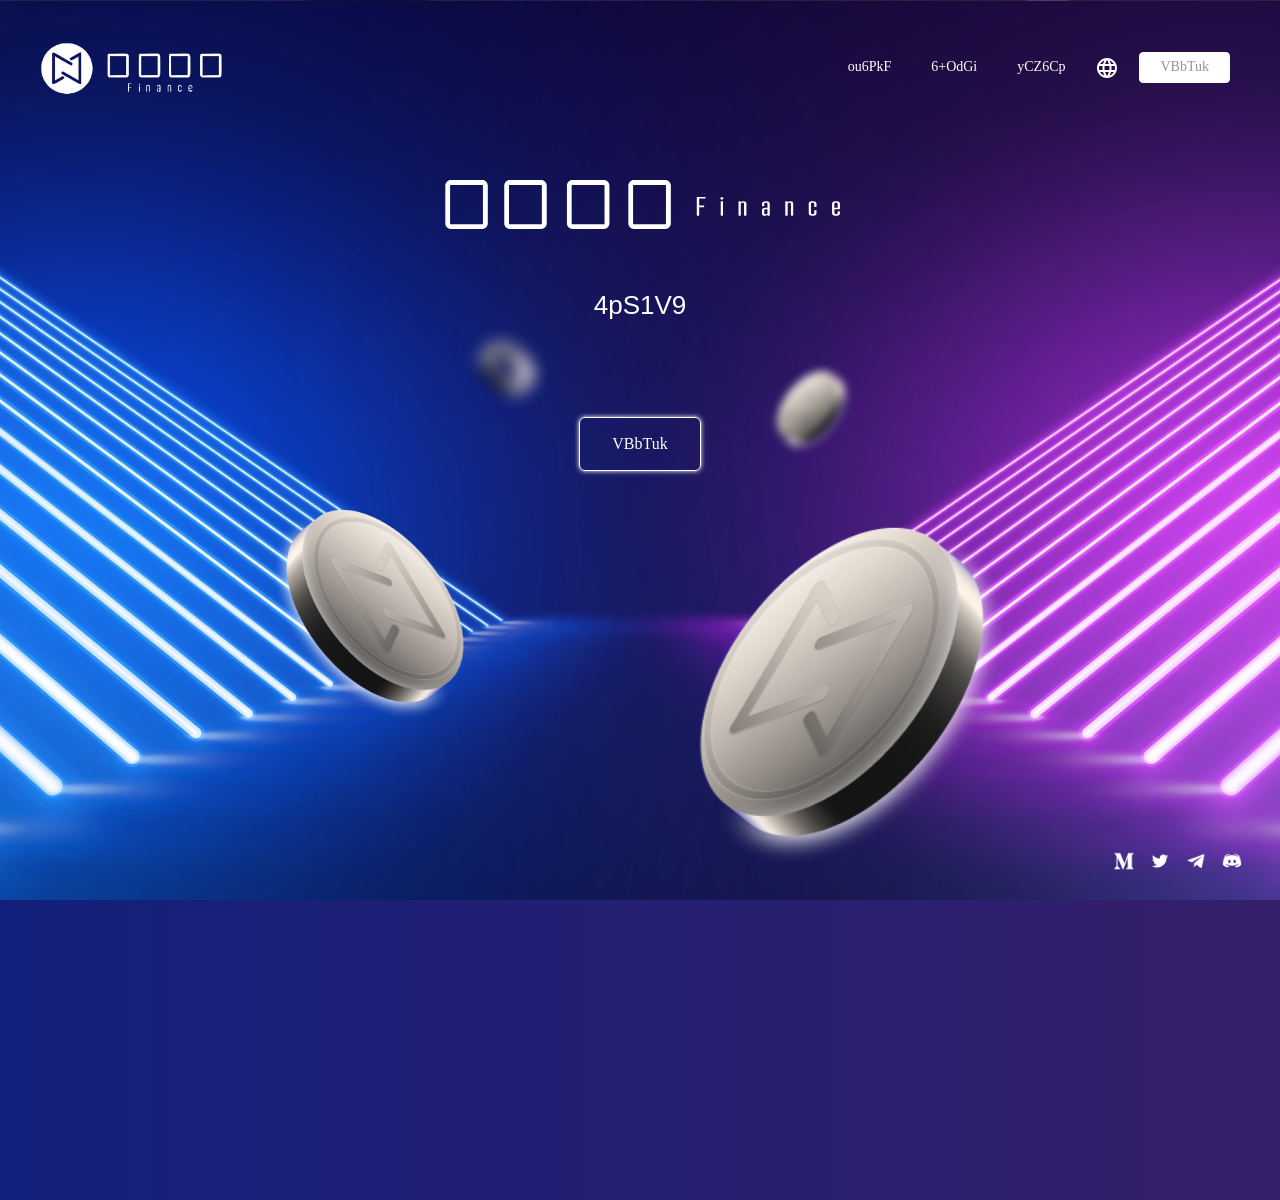
==== officail-web-demo/index.html @ c363596e "Self-host NAOS official website demo under /officail-web-demo/ - Add the production build of the NAO" ====
<!doctype html><html lang="en"><head><meta charset="utf-8"/><link rel="icon" href="/officail-web-demo/favicon.ico"/><meta name="viewport" content="width=device-width,initial-scale=1,minimum-scale=1"/><meta name="theme-color" content="#000000"/><meta name="description" content="N | RWA lending through DeFi"/><link rel="apple-touch-icon" href="/officail-web-demo/logo192.png"/><link rel="manifest" href="/officail-web-demo/manifest.json"/><title>N | RWA lending through DeFi</title><script defer="defer" src="/officail-web-demo/static/js/main.292ee07d.js"></script><link href="/officail-web-demo/static/css/main.09d7ea53.css" rel="stylesheet"></head><body><noscript>You need to enable JavaScript to run this app.</noscript><div id="root"></div></body></html>
---- officail-web-demo/static/css/main.09d7ea53.css ----
body{-webkit-font-smoothing:antialiased;-moz-osx-font-smoothing:grayscale;background:linear-gradient(90deg,#13207b 1%,#361f6a);font-family:-apple-system,BlinkMacSystemFont,Segoe UI,Roboto,Oxygen,Ubuntu,Cantarell,Fira Sans,Droid Sans,Helvetica Neue,sans-serif;margin:0;overflow:hidden}code{font-family:source-code-pro,Menlo,Monaco,Consolas,Courier New,monospace}
/*# sourceMappingURL=main.09d7ea53.css.map*/
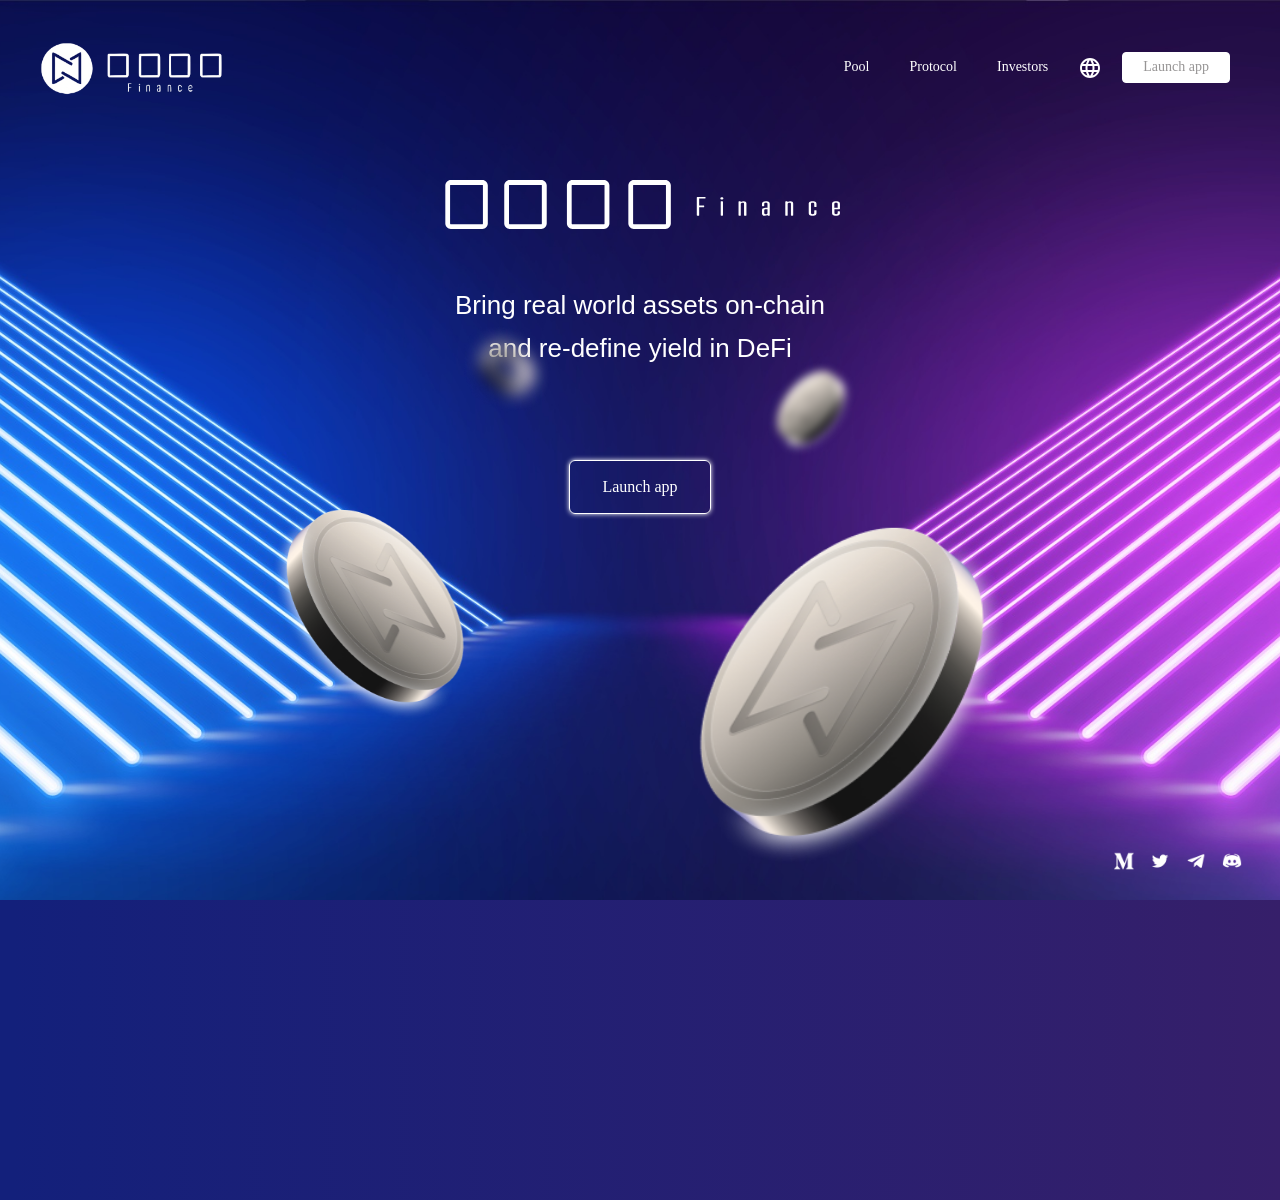
==== commit e1fcb88d: "Fix garbled text in NAOS demo: remap lingui catalogs to hash IDs The self-hosted NAOS demo rendered " ====
--- a/officail-web-demo/index.html
+++ b/officail-web-demo/index.html
@@ -1 +1 @@
-<!doctype html><html lang="en"><head><meta charset="utf-8"/><link rel="icon" href="/officail-web-demo/favicon.ico"/><meta name="viewport" content="width=device-width,initial-scale=1,minimum-scale=1"/><meta name="theme-color" content="#000000"/><meta name="description" content="N | RWA lending through DeFi"/><link rel="apple-touch-icon" href="/officail-web-demo/logo192.png"/><link rel="manifest" href="/officail-web-demo/manifest.json"/><title>N | RWA lending through DeFi</title><script defer="defer" src="/officail-web-demo/static/js/main.292ee07d.js"></script><link href="/officail-web-demo/static/css/main.09d7ea53.css" rel="stylesheet"></head><body><noscript>You need to enable JavaScript to run this app.</noscript><div id="root"></div></body></html>+<!doctype html><html lang="en"><head><meta charset="utf-8"/><link rel="icon" href="/officail-web-demo/favicon.ico"/><meta name="viewport" content="width=device-width,initial-scale=1,minimum-scale=1"/><meta name="theme-color" content="#000000"/><meta name="description" content="N | RWA lending through DeFi"/><link rel="apple-touch-icon" href="/officail-web-demo/logo192.png"/><link rel="manifest" href="/officail-web-demo/manifest.json"/><title>N | RWA lending through DeFi</title><script defer="defer" src="/officail-web-demo/static/js/main.bd5e6af7.js"></script><link href="/officail-web-demo/static/css/main.09d7ea53.css" rel="stylesheet"></head><body><noscript>You need to enable JavaScript to run this app.</noscript><div id="root"></div></body></html>
